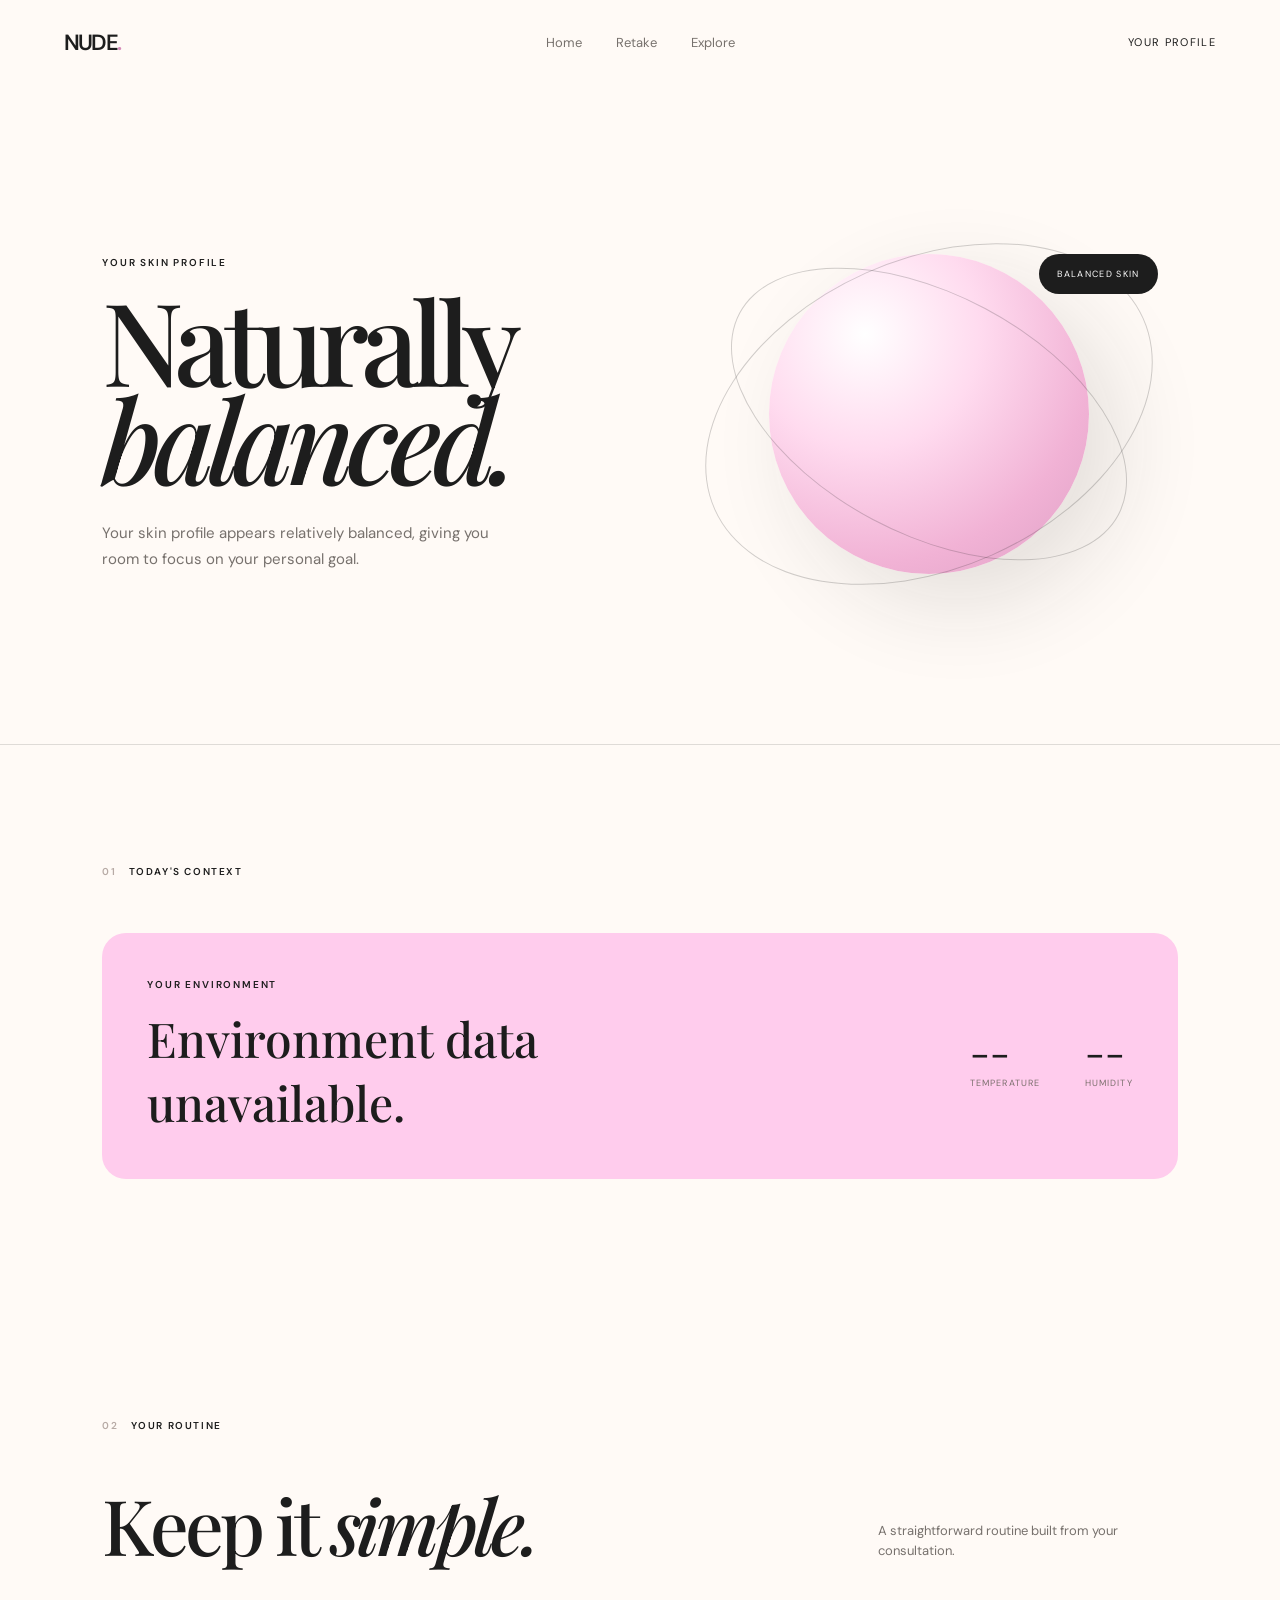
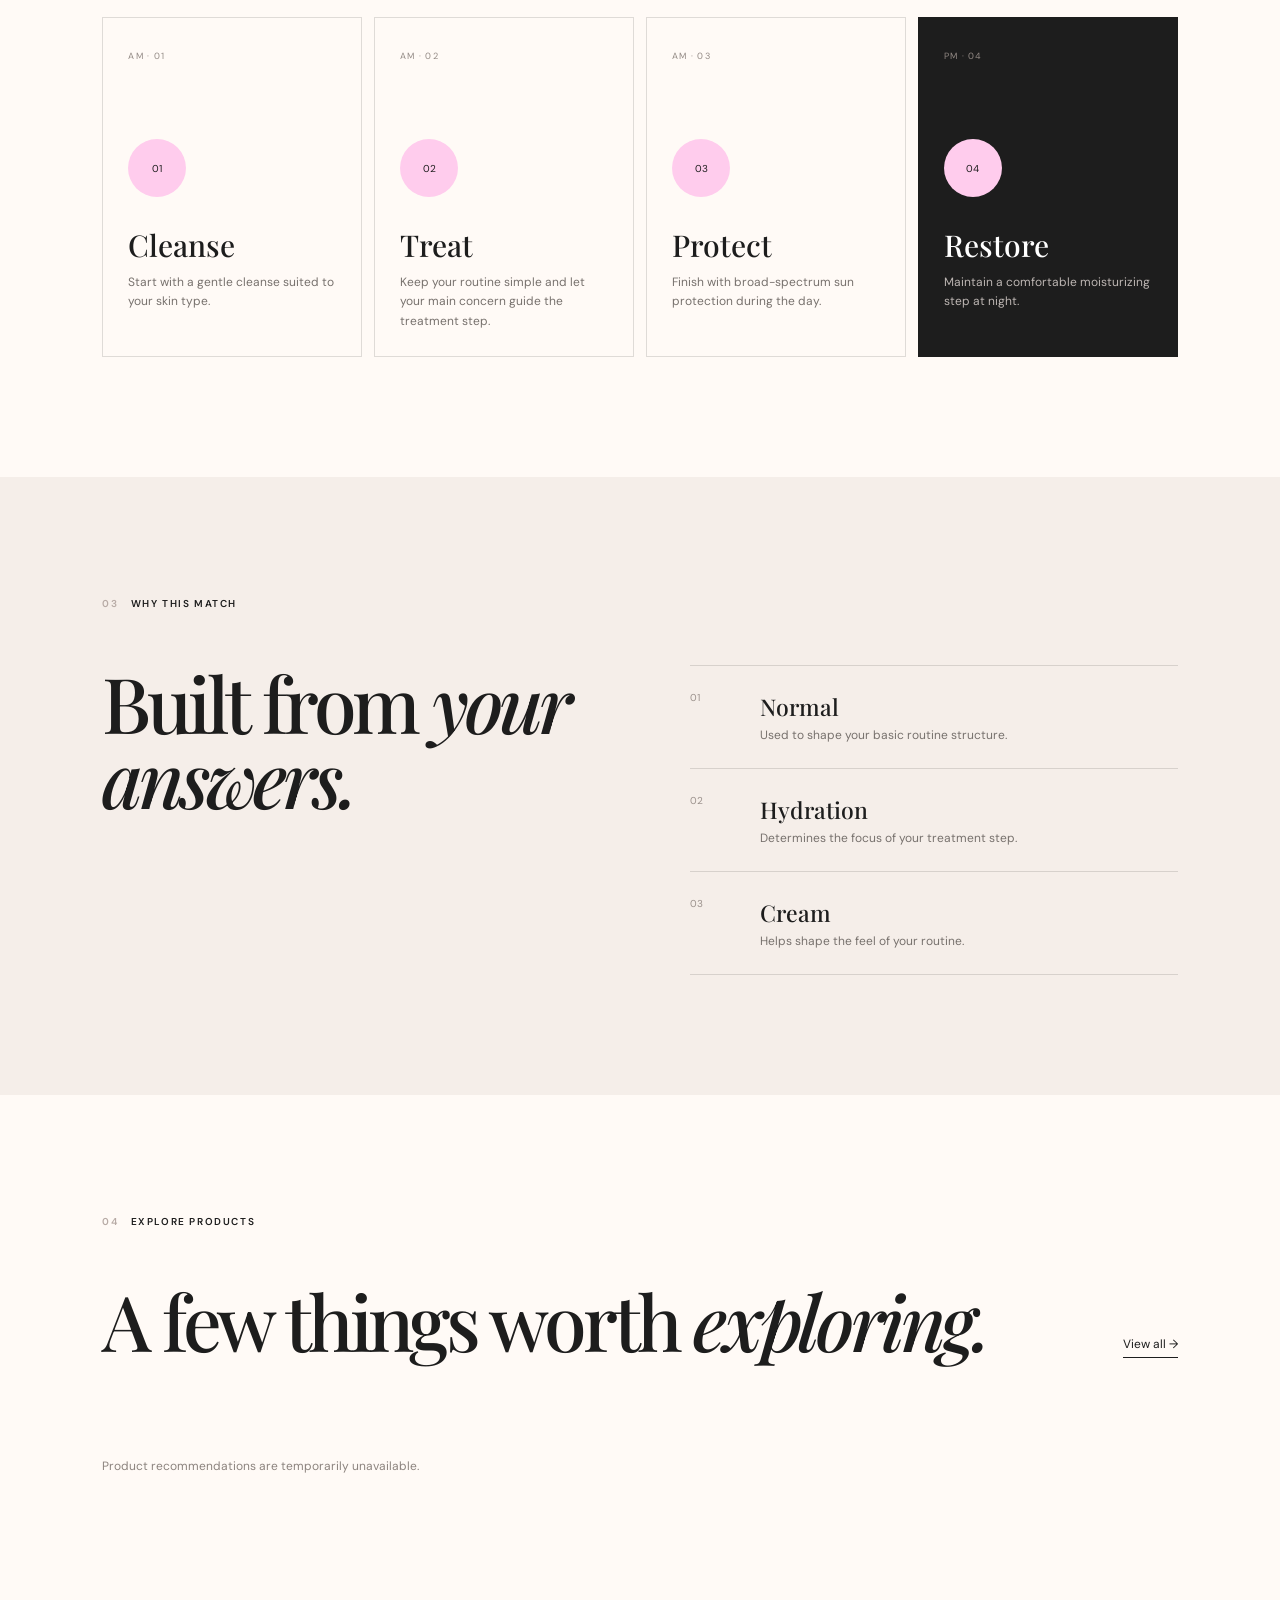
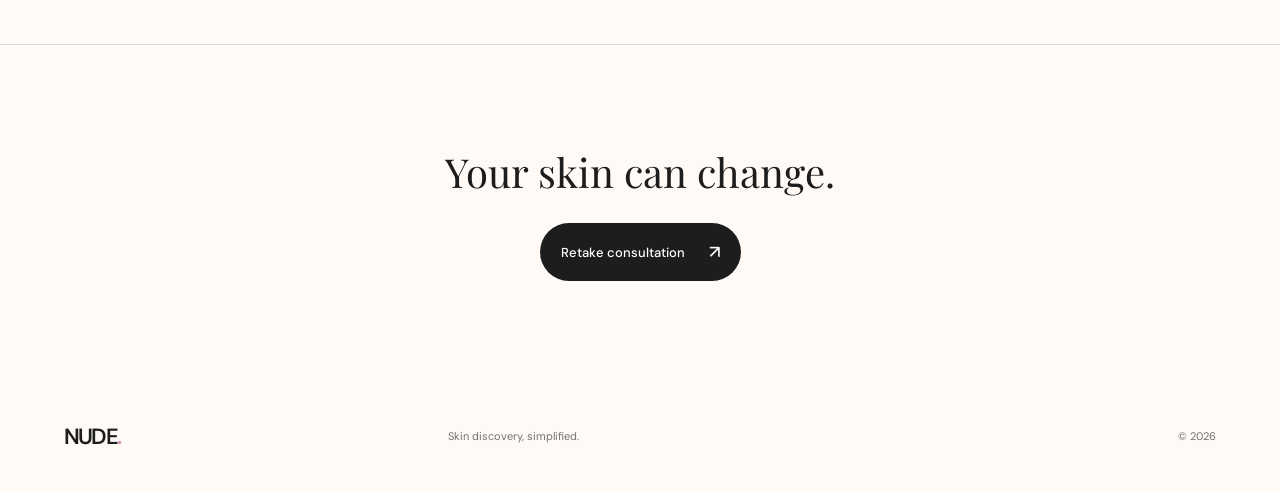
==== results.html @ 1406d11d "Nude" ====
<!DOCTYPE html>
<html lang="en">
<head>

    <meta charset="UTF-8">
    <meta name="viewport" content="width=device-width, initial-scale=1.0">

    <title>NUDE — Your Skin Profile</title>

    <link rel="stylesheet" href="css/style.css">

    <link rel="preconnect" href="https://fonts.googleapis.com">
    <link rel="preconnect" href="https://fonts.gstatic.com" crossorigin>

    <link href="https://fonts.googleapis.com/css2?family=DM+Sans:wght@400;500;600&family=Playfair+Display:ital,wght@0,500;0,600;1,500;1,600&display=swap" rel="stylesheet">

</head>

<body>

    <header class="nav">

        <a href="index.html" class="logo">
            NUDE<span>.</span>
        </a>

        <nav class="nav-links">
            <a href="index.html">Home</a>
            <a href="quiz.html">Retake</a>
            <a href="products.html">Explore</a>
        </nav>

        <span class="profile-label">
            YOUR PROFILE
        </span>

    </header>


    <main class="results-page">

        <!-- PROFILE HERO -->
        <section class="profile-hero">

            <div class="profile-heading">

                <p class="eyebrow">
                    YOUR SKIN PROFILE
                </p>

                <h1 id="profileTitle">
                    Balanced<br>
                    <em>Skin.</em>
                </h1>

                <p id="profileDescription">
                    Your routine has been built around
                    your answers.
                </p>

            </div>


            <div class="profile-visual">

                <div class="profile-orb"></div>

                <div class="profile-orbit orbit-a"></div>
                <div class="profile-orbit orbit-b"></div>

                <div class="profile-tag">
                    <span id="profileType">
                        BALANCED
                    </span>
                </div>

            </div>

        </section>


        <!-- ENVIRONMENT -->
        <section class="environment-section section-padding">

            <div class="section-label">
                <span>01</span>
                TODAY'S CONTEXT
            </div>

            <div class="environment-card">

                <div>

                    <p class="eyebrow">
                        YOUR ENVIRONMENT
                    </p>

                    <h2 id="weatherText">
                        Reading your environment...
                    </h2>

                </div>

                <div class="weather-data">

                    <div>
                        <strong id="temperature">
                            --
                        </strong>

                        <span>
                            temperature
                        </span>
                    </div>

                    <div>
                        <strong id="humidity">
                            --
                        </strong>

                        <span>
                            humidity
                        </span>
                    </div>

                </div>

            </div>

        </section>


        <!-- ROUTINE -->
        <section class="routine-section section-padding">

            <div class="section-label">
                <span>02</span>
                YOUR ROUTINE
            </div>

            <div class="routine-heading">

                <h2>
                    Keep it
                    <em>simple.</em>
                </h2>

                <p>
                    A straightforward routine built from
                    your consultation.
                </p>

            </div>


            <div class="routine-grid">

                <article class="routine-card">

                    <span class="routine-time">
                        AM · 01
                    </span>

                    <div class="routine-icon">
                        01
                    </div>

                    <h3>
                        Cleanse
                    </h3>

                    <p>
                        Start with a gentle cleanse
                        suited to your skin type.
                    </p>

                </article>


                <article class="routine-card">

                    <span class="routine-time">
                        AM · 02
                    </span>

                    <div class="routine-icon">
                        02
                    </div>

                    <h3>
                        Treat
                    </h3>

                    <p id="treatmentText">
                        Choose a targeted step
                        based on your main concern.
                    </p>

                </article>


                <article class="routine-card">

                    <span class="routine-time">
                        AM · 03
                    </span>

                    <div class="routine-icon">
                        03
                    </div>

                    <h3>
                        Protect
                    </h3>

                    <p>
                        Finish with broad-spectrum
                        sun protection during the day.
                    </p>

                </article>


                <article class="routine-card evening-card">

                    <span class="routine-time">
                        PM · 04
                    </span>

                    <div class="routine-icon">
                        04
                    </div>

                    <h3>
                        Restore
                    </h3>

                    <p id="eveningText">
                        End the day with a comfortable
                        moisturizing step.
                    </p>

                </article>

            </div>

        </section>


        <!-- WHY -->
        <section class="why-section section-padding">

            <div class="section-label">
                <span>03</span>
                WHY THIS MATCH
            </div>

            <div class="why-grid">

                <h2>
                    Built from
                    <em>your answers.</em>
                </h2>

                <div class="why-list">

                    <div class="why-item">

                        <span>
                            01
                        </span>

                        <div>
                            <strong id="whySkin">
                                Skin type
                            </strong>

                            <p>
                                Used to shape your basic
                                routine structure.
                            </p>
                        </div>

                    </div>


                    <div class="why-item">

                        <span>
                            02
                        </span>

                        <div>
                            <strong id="whyGoal">
                                Main concern
                            </strong>

                            <p>
                                Determines the focus
                                of your treatment step.
                            </p>
                        </div>

                    </div>


                    <div class="why-item">

                        <span>
                            03
                        </span>

                        <div>
                            <strong id="whyTexture">
                                Texture
                            </strong>

                            <p>
                                Helps shape the feel
                                of your routine.
                            </p>
                        </div>

                    </div>

                </div>

            </div>

        </section>


        <!-- PRODUCTS -->
        <section class="recommendation-section section-padding">

            <div class="section-label">
                <span>04</span>
                EXPLORE PRODUCTS
            </div>

            <div class="recommendation-heading">

                <h2>
                    A few things
                    worth <em>exploring.</em>
                </h2>

                <a href="products.html" class="text-link">
                    View all →
                </a>

            </div>

            <div class="product-grid" id="recommendedProducts">

                <div class="product-loading">
                    Loading recommendations...
                </div>

            </div>

        </section>


        <!-- RETAKE -->
        <section class="result-end">

            <p>
                Your skin can change.
            </p>

            <a href="quiz.html" class="button button-dark">
                Retake consultation
                <span>↗</span>
            </a>

        </section>

    </main>


    <footer class="footer">

        <div class="logo">
            NUDE<span>.</span>
        </div>

        <p>
            Skin discovery, simplified.
        </p>

        <span>
            © 2026
        </span>

    </footer>


    <script src="js/results.js"></script>

</body>
</html>
---- css/style.css ----
:root {

    --pink: #FFCCED;
    --cream: #FFFAF6;
    --black: #1D1D1D;

    --muted: #77716d;
    --line: rgba(29, 29, 29, 0.14);

    --serif: "Playfair Display", Georgia, serif;
    --sans: "DM Sans", Arial, sans-serif;

    --radius: 24px;
}


* {
    margin: 0;
    padding: 0;
    box-sizing: border-box;
}


html {
    scroll-behavior: smooth;
}


body {
    background: var(--cream);
    color: var(--black);
    font-family: var(--sans);
    overflow-x: hidden;
}


a {
    color: inherit;
    text-decoration: none;
}


button {
    font: inherit;
}


::selection {
    background: var(--pink);
    color: var(--black);
}


/* =========================
   NAVIGATION
========================= */

.nav {
    width: 100%;
    min-height: 84px;

    padding: 0 5vw;

    display: flex;
    align-items: center;
    justify-content: space-between;

    position: relative;
    z-index: 20;
}


.logo {
    font-size: 22px;
    font-weight: 600;
    letter-spacing: -0.08em;
}


.logo span {
    color: #d58bb8;
}


.nav-links {
    display: flex;
    gap: 34px;

    position: absolute;
    left: 50%;
    transform: translateX(-50%);
}


.nav-links a {
    font-size: 13px;
    color: #77716d;
    transition: 0.3s ease;
}


.nav-links a:hover,
.nav-links a.active {
    color: var(--black);
}


.nav-cta {
    background: var(--black);
    color: white;

    padding: 12px 18px;

    border-radius: 999px;

    font-size: 12px;

    transition: 0.3s ease;
}


.nav-cta:hover {
    transform: translateY(-2px);
}


.nav-small {
    font-size: 13px;
}


.profile-label {
    font-size: 11px;
    letter-spacing: 0.12em;
}


/* =========================
   GLOBAL
========================= */

.eyebrow {
    font-size: 10px;
    letter-spacing: 0.18em;
    font-weight: 600;
}


.section-padding {
    padding: 120px 8vw;
}


.section-label {
    display: flex;
    align-items: center;
    gap: 12px;

    font-size: 10px;
    letter-spacing: 0.16em;
    font-weight: 600;

    margin-bottom: 55px;
}


.section-label span {
    color: #b7aaa5;
}


.button {
    display: inline-flex;
    align-items: center;
    gap: 24px;

    padding: 17px 21px;

    border-radius: 999px;

    font-size: 13px;
    font-weight: 500;

    transition:
        transform 0.3s ease,
        box-shadow 0.3s ease;
}


.button span {
    font-size: 18px;
}


.button:hover {
    transform: translateY(-3px);
}


.button-dark {
    background: var(--black);
    color: white;
}


.button-light {
    background: var(--cream);
    color: var(--black);
}


/* =========================
   HERO
========================= */

.hero {
    min-height: calc(100vh - 84px);

    padding: 70px 8vw 100px;

    display: grid;
    grid-template-columns: 1fr 1fr;

    align-items: center;

    gap: 60px;
}


.hero-copy {
    max-width: 650px;
}


.hero h1 {
    margin-top: 18px;

    font-family: var(--serif);

    font-size: clamp(64px, 8vw, 128px);

    line-height: 0.88;

    font-weight: 500;

    letter-spacing: -0.07em;
}


.hero h1 em,
h2 em,
h1 em {
    font-style: italic;
    font-weight: 500;
}


.hero-description {
    max-width: 420px;

    margin-top: 34px;

    font-size: 16px;

    line-height: 1.7;

    color: var(--muted);
}


.hero-actions {
    margin-top: 38px;

    display: flex;
    align-items: center;

    gap: 18px;
}


.micro-copy {
    color: #99908b;
    font-size: 11px;
}


/* =========================
   CSS HERO ART
========================= */

.hero-art {
    height: 600px;

    position: relative;

    display: flex;
    align-items: center;
    justify-content: center;
}


.art-circle {
    position: absolute;

    border-radius: 50%;

    filter: blur(1px);
}


.circle-one {
    width: 380px;
    height: 380px;

    background:
        radial-gradient(
            circle at 35% 30%,
            #ffffff 0%,
            #ffdff2 30%,
            #f6b8db 65%,
            #e8a1ca 100%
        );

    transform: translate(30px, -20px);
}


.circle-two {
    width: 270px;
    height: 270px;

    background:
        radial-gradient(
            circle at 30% 25%,
            #fff7fb,
            #f7c6e3 50%,
            #dda1c6
        );

    transform: translate(-80px, 90px);

    opacity: 0.85;
}


.art-ring {
    width: 470px;
    height: 470px;

    border: 1px solid rgba(29,29,29,0.18);

    border-radius: 50%;

    transform: rotate(-25deg);

    position: absolute;
}


.art-card {
    width: 230px;
    height: 290px;

    padding: 20px;

    background: rgba(255, 250, 246, 0.65);

    border: 1px solid rgba(255,255,255,0.8);

    backdrop-filter: blur(14px);

    box-shadow:
        0 30px 80px rgba(29,29,29,0.12);

    position: relative;

    z-index: 4;

    transform:
        rotate(5deg)
        translateY(-10px);

    display: flex;
    flex-direction: column;
    justify-content: space-between;
}


.art-card-top,
.art-card-bottom {
    display: flex;
    justify-content: space-between;

    font-size: 8px;
    letter-spacing: 0.14em;
}


.art-card-title {
    font-family: var(--serif);

    font-size: 38px;

    line-height: 0.8;

    display: flex;
    flex-direction: column;
}


.art-card-title span:last-child {
    margin-left: 35px;
    font-style: italic;
}


.art-line {
    height: 1px;
    background: var(--black);
    opacity: 0.25;
}


.floating-word {
    position: absolute;

    font-family: var(--serif);

    font-style: italic;

    font-size: 22px;

    z-index: 6;
}


.word-one {
    right: 8%;
    top: 18%;
}


.word-two {
    left: 8%;
    bottom: 17%;
}


/* =========================
   REVEAL
========================= */

.reveal {
    animation: revealUp 0.9s ease both;
}


.delay-1 {
    animation-delay: 0.12s;
}


.delay-2 {
    animation-delay: 0.22s;
}


.delay-3 {
    animation-delay: 0.32s;
}


@keyframes revealUp {

    from {
        opacity: 0;
        transform: translateY(25px);
    }

    to {
        opacity: 1;
        transform: translateY(0);
    }

}


/* =========================
   INTRO
========================= */

.intro {
    border-top: 1px solid var(--line);
}


.intro-grid {
    display: grid;
    grid-template-columns: 1.3fr 0.7fr;

    gap: 100px;
}


.intro h2,
.routine-heading h2,
.why-grid h2,
.recommendation-heading h2 {
    font-family: var(--serif);

    font-size: clamp(48px, 6vw, 82px);

    line-height: 0.98;

    letter-spacing: -0.055em;

    font-weight: 500;
}


.intro-grid > div {
    max-width: 390px;
}


.intro-grid p {
    color: var(--muted);

    line-height: 1.8;

    margin-bottom: 20px;

    font-size: 15px;
}


/* =========================
   PROCESS
========================= */

.process {
    padding-top: 50px;
}


.process-grid {
    display: grid;
    grid-template-columns: repeat(3, 1fr);

    border-top: 1px solid var(--line);
}


.process-card {
    padding: 45px 30px 45px 0;

    border-right: 1px solid var(--line);
}


.process-card:not(:first-child) {
    padding-left: 30px;
}


.process-card:last-child {
    border-right: none;
}


.process-number {
    font-size: 11px;
    color: #9b918d;
}


.process-card h3 {
    margin-top: 70px;

    font-family: var(--serif);

    font-size: 38px;

    font-weight: 500;
}


.process-card p {
    margin-top: 16px;

    max-width: 260px;

    font-size: 13px;

    line-height: 1.7;

    color: var(--muted);
}


.process-card.featured {
    background: var(--pink);

    padding-right: 30px;
}


/* =========================
   FINAL CTA
========================= */

.final-cta {
    padding: 130px 8vw;

    background: var(--black);

    color: var(--cream);

    text-align: center;
}


.final-cta-inner {
    max-width: 800px;

    margin: auto;
}


.final-cta h2 {
    margin: 22px auto 38px;

    font-family: var(--serif);

    font-size: clamp(55px, 8vw, 100px);

    line-height: 0.9;

    font-weight: 500;

    letter-spacing: -0.06em;
}


/* =========================
   FOOTER
========================= */

.footer {
    min-height: 110px;

    padding: 30px 5vw;

    display: grid;

    grid-template-columns: 1fr 1fr 1fr;

    align-items: center;

    font-size: 11px;

    color: #77716d;
}


.footer .logo {
    color: var(--black);
}


.footer span:last-child {
    text-align: right;
}


/* =========================
   QUIZ
========================= */

.quiz-page {
    min-height: 100vh;
}


.quiz-progress {
    display: flex;
    align-items: center;
    gap: 14px;

    font-size: 10px;
    letter-spacing: 0.1em;
}


.progress-track {
    width: 160px;
    height: 2px;

    background: rgba(29,29,29,0.12);
}


.progress-fill {
    height: 100%;
    width: 25%;

    background: var(--black);

    transition: width 0.5s ease;
}


.quiz-container {
    min-height: calc(100vh - 84px);

    display: flex;

    justify-content: center;

    align-items: center;

    padding: 70px 6vw;
}


.question-screen {
    width: min(900px, 100%);
}


.question-meta {
    font-size: 10px;

    letter-spacing: 0.18em;

    margin-bottom: 30px;

    color: #938b87;
}


.question-screen h1 {
    max-width: 750px;

    font-family: var(--serif);

    font-size: clamp(50px, 7vw, 88px);

    line-height: 0.95;

    letter-spacing: -0.055em;

    font-weight: 500;
}


.question-screen > p {
    margin-top: 22px;

    max-width: 520px;

    color: var(--muted);

    line-height: 1.7;

    font-size: 14px;
}


.answer-grid {
    display: grid;

    grid-template-columns: repeat(2, 1fr);

    gap: 14px;

    margin-top: 55px;
}


.answer-card {
    position: relative;

    min-height: 130px;

    padding: 24px;

    border: 1px solid var(--line);

    background: rgba(255,255,255,0.18);

    cursor: pointer;

    transition:
        transform 0.3s ease,
        background 0.3s ease,
        border 0.3s ease;
}


.answer-card:hover {
    transform: translateY(-5px);

    background: var(--pink);

    border-color: transparent;
}


.answer-card.selected {
    background: var(--pink);

    border-color: var(--black);

    transform: translateY(-5px);
}


.answer-number {
    font-size: 10px;

    color: #968d89;
}


.answer-title {
    display: block;

    margin-top: 35px;

    font-family: var(--serif);

    font-size: 25px;
}


.answer-description {
    display: block;

    margin-top: 7px;

    font-size: 11px;

    line-height: 1.5;

    color: var(--muted);
}


.quiz-footer {
    display: flex;

    justify-content: space-between;

    align-items: center;

    margin-top: 30px;

    font-size: 10px;

    color: #938b87;
}


.back-button {
    border: none;

    background: transparent;

    cursor: pointer;

    color: var(--black);

    opacity: 0;

    pointer-events: none;
}


.back-button.visible {
    opacity: 1;

    pointer-events: auto;
}


/* =========================
   ANALYSIS
========================= */

.hidden {
    display: none !important;
}


.analysis-screen {
    text-align: center;

    width: 100%;

    animation: fadeIn 0.5s ease;
}


.analysis-orbit {
    width: 170px;
    height: 170px;

    border-radius: 50%;

    border: 1px solid var(--black);

    margin: 0 auto 50px;

    display: flex;

    align-items: center;
    justify-content: center;

    animation: spin 6s linear infinite;
}


.orbit-inner {
    width: 110px;
    height: 110px;

    border-radius: 50%;

    background: var(--pink);

    display: flex;

    align-items: center;
    justify-content: center;

    font-size: 11px;
    font-weight: 600;

    animation: spinReverse 6s linear infinite;
}


.analysis-screen h2 {
    font-family: var(--serif);

    font-size: 55px;

    font-weight: 500;

    margin-top: 15px;
}


.analysis-items {
    margin: 35px auto 0;

    display: flex;
    justify-content: center;

    gap: 25px;

    font-size: 10px;

    color: #8c8480;
}


@keyframes spin {

    to {
        transform: rotate(360deg);
    }

}


@keyframes spinReverse {

    to {
        transform: rotate(-360deg);
    }

}


@keyframes fadeIn {

    from {
        opacity: 0;
    }

    to {
        opacity: 1;
    }

}


/* =========================
   RESULTS
========================= */

.profile-hero {
    min-height: 650px;

    padding: 80px 8vw;

    display: grid;

    grid-template-columns: 1fr 1fr;

    align-items: center;

    gap: 80px;
}


.profile-heading h1 {
    margin-top: 22px;

    font-family: var(--serif);

    font-size: clamp(70px, 9vw, 130px);

    line-height: 0.85;

    letter-spacing: -0.07em;

    font-weight: 500;
}


.profile-heading > p:last-child {
    max-width: 420px;

    margin-top: 35px;

    color: var(--muted);

    line-height: 1.7;

    font-size: 15px;
}


.profile-visual {
    height: 500px;

    position: relative;

    display: flex;

    justify-content: center;

    align-items: center;
}


.profile-orb {
    width: 320px;
    height: 320px;

    border-radius: 50%;

    background:
        radial-gradient(
            circle at 30% 25%,
            #ffffff,
            #ffdbef 35%,
            #f1b2d5 70%,
            #dd9fc4
        );

    box-shadow:
        30px 30px 90px rgba(29,29,29,0.12);

    animation: breathe 5s ease-in-out infinite;
}


.profile-orbit {
    position: absolute;

    border: 1px solid rgba(29,29,29,0.2);

    border-radius: 50%;
}


.orbit-a {
    width: 430px;
    height: 240px;

    transform: rotate(28deg);
}


.orbit-b {
    width: 470px;
    height: 310px;

    transform: rotate(-24deg);
}


.profile-tag {
    position: absolute;

    right: 4%;
    top: 18%;

    padding: 14px 18px;

    background: var(--black);

    color: white;

    border-radius: 999px;

    font-size: 9px;

    letter-spacing: 0.15em;
}


@keyframes breathe {

    0%,
    100% {
        transform: scale(1);
    }

    50% {
        transform: scale(1.04);
    }

}


/* =========================
   ENVIRONMENT
========================= */

.environment-section {
    border-top: 1px solid var(--line);
}


.environment-card {
    background: var(--pink);

    padding: 45px;

    display: flex;

    justify-content: space-between;

    align-items: center;

    border-radius: var(--radius);
}


.environment-card h2 {
    font-family: var(--serif);

    font-size: 48px;

    font-weight: 500;

    margin-top: 15px;

    max-width: 600px;
}


.weather-data {
    display: flex;

    gap: 45px;
}


.weather-data div {
    display: flex;

    flex-direction: column;
}


.weather-data strong {
    font-family: var(--serif);

    font-size: 40px;

    font-weight: 500;
}


.weather-data span {
    font-size: 9px;

    text-transform: uppercase;

    letter-spacing: 0.12em;

    color: #7c706e;
}


/* =========================
   ROUTINE
========================= */

.routine-heading {
    display: flex;

    justify-content: space-between;

    align-items: end;

    margin-bottom: 55px;
}


.routine-heading p {
    max-width: 300px;

    color: var(--muted);

    font-size: 13px;

    line-height: 1.6;
}


.routine-grid {
    display: grid;

    grid-template-columns: repeat(4, 1fr);

    gap: 12px;
}


.routine-card {
    min-height: 330px;

    padding: 25px;

    border: 1px solid var(--line);

    position: relative;

    transition:
        transform 0.3s ease,
        background 0.3s ease;
}


.routine-card:hover {
    transform: translateY(-6px);

    background: var(--pink);
}


.routine-time {
    font-size: 9px;

    letter-spacing: 0.14em;

    color: #938a85;
}


.routine-icon {
    width: 58px;
    height: 58px;

    margin-top: 75px;

    border-radius: 50%;

    background: var(--pink);

    display: flex;

    align-items: center;
    justify-content: center;

    font-size: 10px;
}


.routine-card h3 {
    font-family: var(--serif);

    font-size: 30px;

    font-weight: 500;

    margin-top: 28px;
}


.routine-card p {
    color: var(--muted);

    font-size: 12px;

    line-height: 1.6;

    margin-top: 8px;
}


.evening-card {
    background: var(--black);

    color: white;
}


.evening-card .routine-icon {
    background: var(--pink);

    color: var(--black);
}


.evening-card p {
    color: #bdb6b3;
}


/* =========================
   WHY
========================= */

.why-section {
    background: #f5eee9;
}


.why-grid {
    display: grid;

    grid-template-columns: 1fr 1fr;

    gap: 100px;
}


.why-list {
    border-top: 1px solid var(--line);
}


.why-item {
    display: grid;

    grid-template-columns: 50px 1fr;

    gap: 20px;

    padding: 25px 0;

    border-bottom: 1px solid var(--line);
}


.why-item > span {
    color: #9a908b;

    font-size: 10px;
}


.why-item strong {
    font-family: var(--serif);

    font-size: 23px;

    font-weight: 500;
}


.why-item p {
    margin-top: 5px;

    color: var(--muted);

    font-size: 12px;
}


/* =========================
   PRODUCTS
========================= */

.recommendation-heading {
    display: flex;

    justify-content: space-between;

    align-items: end;

    margin-bottom: 50px;
}


.text-link {
    font-size: 12px;

    border-bottom: 1px solid var(--black);

    padding-bottom: 5px;
}


.product-grid {
    display: grid;

    grid-template-columns: repeat(3, 1fr);

    gap: 16px;
}


.product-card {
    overflow: hidden;

    background: white;

    border: 1px solid var(--line);

    transition:
        transform 0.3s ease,
        box-shadow 0.3s ease;
}


.product-card:hover {
    transform: translateY(-6px);

    box-shadow:
        0 25px 60px rgba(29,29,29,0.08);
}


.product-image {
    width: 100%;

    aspect-ratio: 1 / 1;

    object-fit: cover;

    background: var(--pink);

    display: block;
}


.product-info {
    padding: 22px;
}


.product-brand {
    font-size: 9px;

    text-transform: uppercase;

    letter-spacing: 0.14em;

    color: #968d88;
}


.product-name {
    margin-top: 8px;

    font-family: var(--serif);

    font-size: 22px;

    font-weight: 500;

    line-height: 1.05;
}


.product-bottom {
    display: flex;

    justify-content: space-between;

    align-items: center;

    margin-top: 20px;
}


.product-price {
    font-size: 12px;

    font-weight: 600;
}


.product-rating {
    font-size: 10px;

    color: #77716d;
}


.product-loading {
    padding: 50px 0;

    color: #8c837e;

    font-size: 12px;
}


/* =========================
   PRODUCTS PAGE
========================= */

.products-header {
    padding: 100px 8vw 70px;

    border-bottom: 1px solid var(--line);
}


.products-header h1 {
    margin-top: 20px;

    font-family: var(--serif);

    font-size: clamp(70px, 10vw, 140px);

    line-height: 0.85;

    letter-spacing: -0.07em;

    font-weight: 500;
}


.products-header > p:last-child {
    margin-top: 30px;

    color: var(--muted);
}


.product-toolbar {
    display: flex;

    align-items: center;

    gap: 10px;

    margin-bottom: 35px;
}


.product-toolbar > span {
    margin-right: auto;

    font-size: 11px;

    color: #8c837e;
}


.filter-button {
    border: 1px solid var(--line);

    background: transparent;

    padding: 9px 14px;

    border-radius: 999px;

    font-size: 10px;

    cursor: pointer;
}


.filter-button.active-filter {
    background: var(--black);

    color: white;
}


.full-product-grid {
    display: grid;

    grid-template-columns: repeat(4, 1fr);

    gap: 14px;
}


/* =========================
   RESULT END
========================= */

.result-end {
    padding: 100px 8vw;

    text-align: center;

    border-top: 1px solid var(--line);
}


.result-end p {
    font-family: var(--serif);

    font-size: 40px;

    margin-bottom: 25px;
}


/* =========================
   CURSOR
========================= */

.cursor-glow {
    width: 200px;
    height: 200px;

    border-radius: 50%;

    position: fixed;

    pointer-events: none;

    background: rgba(255,204,237,0.15);

    filter: blur(40px);

    transform: translate(-50%, -50%);

    z-index: 0;
}


/* =========================
   RESPONSIVE
========================= */

@media (max-width: 900px) {

    .nav {
        padding: 0 5vw;
    }


    .nav-links {
        display: none;
    }


    .hero {
        grid-template-columns: 1fr;

        padding-top: 60px;
    }


    .hero-art {
        height: 480px;
    }


    .intro-grid,
    .why-grid {
        grid-template-columns: 1fr;

        gap: 50px;
    }


    .process-grid {
        grid-template-columns: 1fr;
    }


    .process-card,
    .process-card:not(:first-child) {
        border-right: none;

        border-bottom: 1px solid var(--line);

        padding: 35px 0;
    }


    .process-card h3 {
        margin-top: 35px;
    }


    .profile-hero {
        grid-template-columns: 1fr;

        min-height: auto;

        padding-top: 70px;
    }


    .profile-visual {
        height: 450px;
    }


    .routine-grid {
        grid-template-columns: repeat(2, 1fr);
    }


    .full-product-grid {
        grid-template-columns: repeat(2, 1fr);
    }


    .product-grid {
        grid-template-columns: repeat(2, 1fr);
    }

}


@media (max-width: 600px) {

    .section-padding {
        padding: 80px 6vw;
    }


    .nav {
        min-height: 72px;
    }


    .nav-cta {
        padding: 10px 13px;

        font-size: 10px;
    }


    .hero {
        padding: 55px 6vw 80px;
    }


    .hero h1 {
        font-size: 65px;
    }


    .hero-actions {
        flex-direction: column;

        align-items: flex-start;
    }


    .hero-art {
        height: 380px;
    }


    .circle-one {
        width: 260px;
        height: 260px;
    }


    .circle-two {
        width: 190px;
        height: 190px;
    }


    .art-ring {
        width: 330px;
        height: 330px;
    }


    .art-card {
        width: 180px;
        height: 235px;
    }


    .floating-word {
        font-size: 16px;
    }


    .intro h2,
    .routine-heading h2,
    .why-grid h2,
    .recommendation-heading h2 {
        font-size: 50px;
    }


    .answer-grid {
        grid-template-columns: 1fr;
    }


    .answer-card {
        min-height: 110px;
    }


    .quiz-footer {
        align-items: flex-start;
    }


    .analysis-items {
        flex-direction: column;
    }


    .environment-card {
        padding: 30px;

        flex-direction: column;

        align-items: flex-start;

        gap: 35px;
    }


    .environment-card h2 {
        font-size: 38px;
    }


    .weather-data {
        gap: 30px;
    }


    .routine-grid,
    .product-grid,
    .full-product-grid {
        grid-template-columns: 1fr;
    }


    .routine-card {
        min-height: 280px;
    }


    .routine-heading,
    .recommendation-heading {
        display: block;
    }


    .routine-heading p {
        margin-top: 20px;
    }


    .recommendation-heading .text-link {
        display: inline-block;

        margin-top: 25px;
    }


    .footer {
        grid-template-columns: 1fr;

        gap: 15px;
    }


    .footer span:last-child {
        text-align: left;
    }


    .product-toolbar {
        flex-wrap: wrap;
    }


    .product-toolbar > span {
        width: 100%;
    }

}
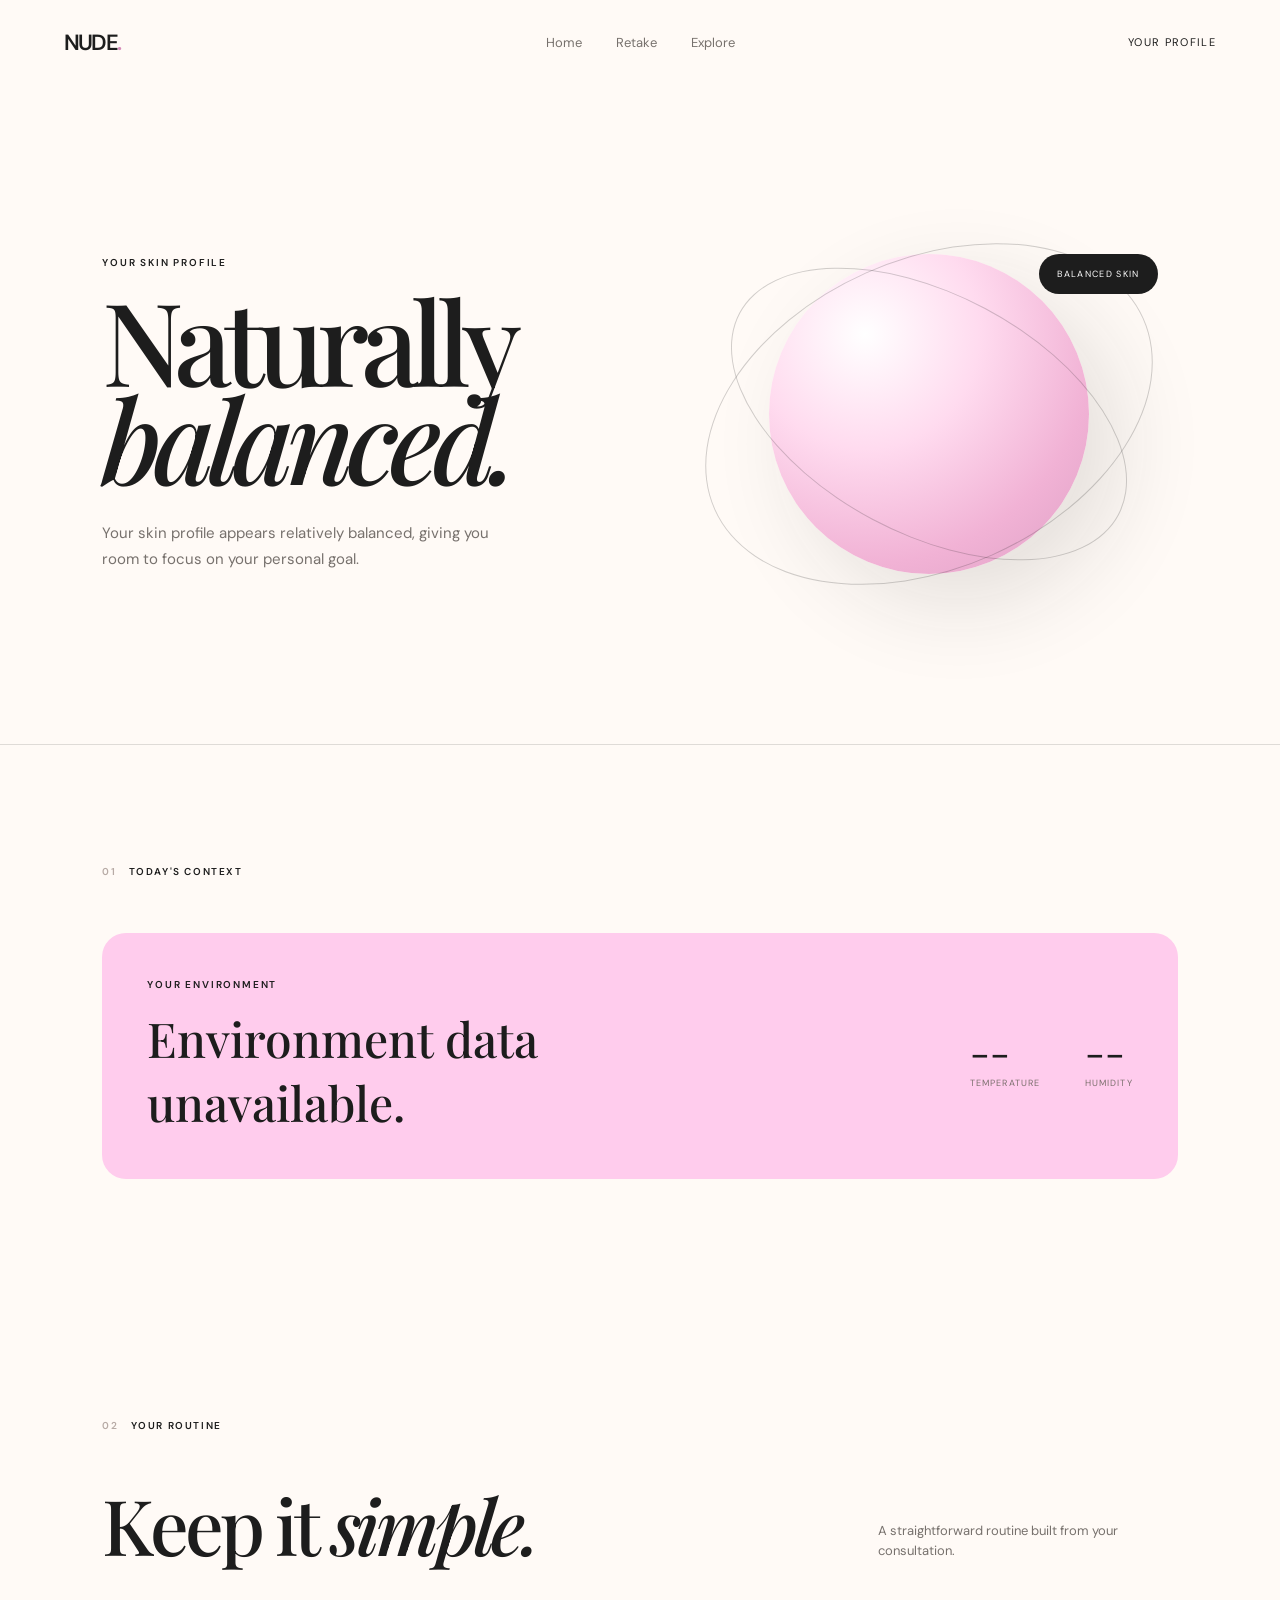
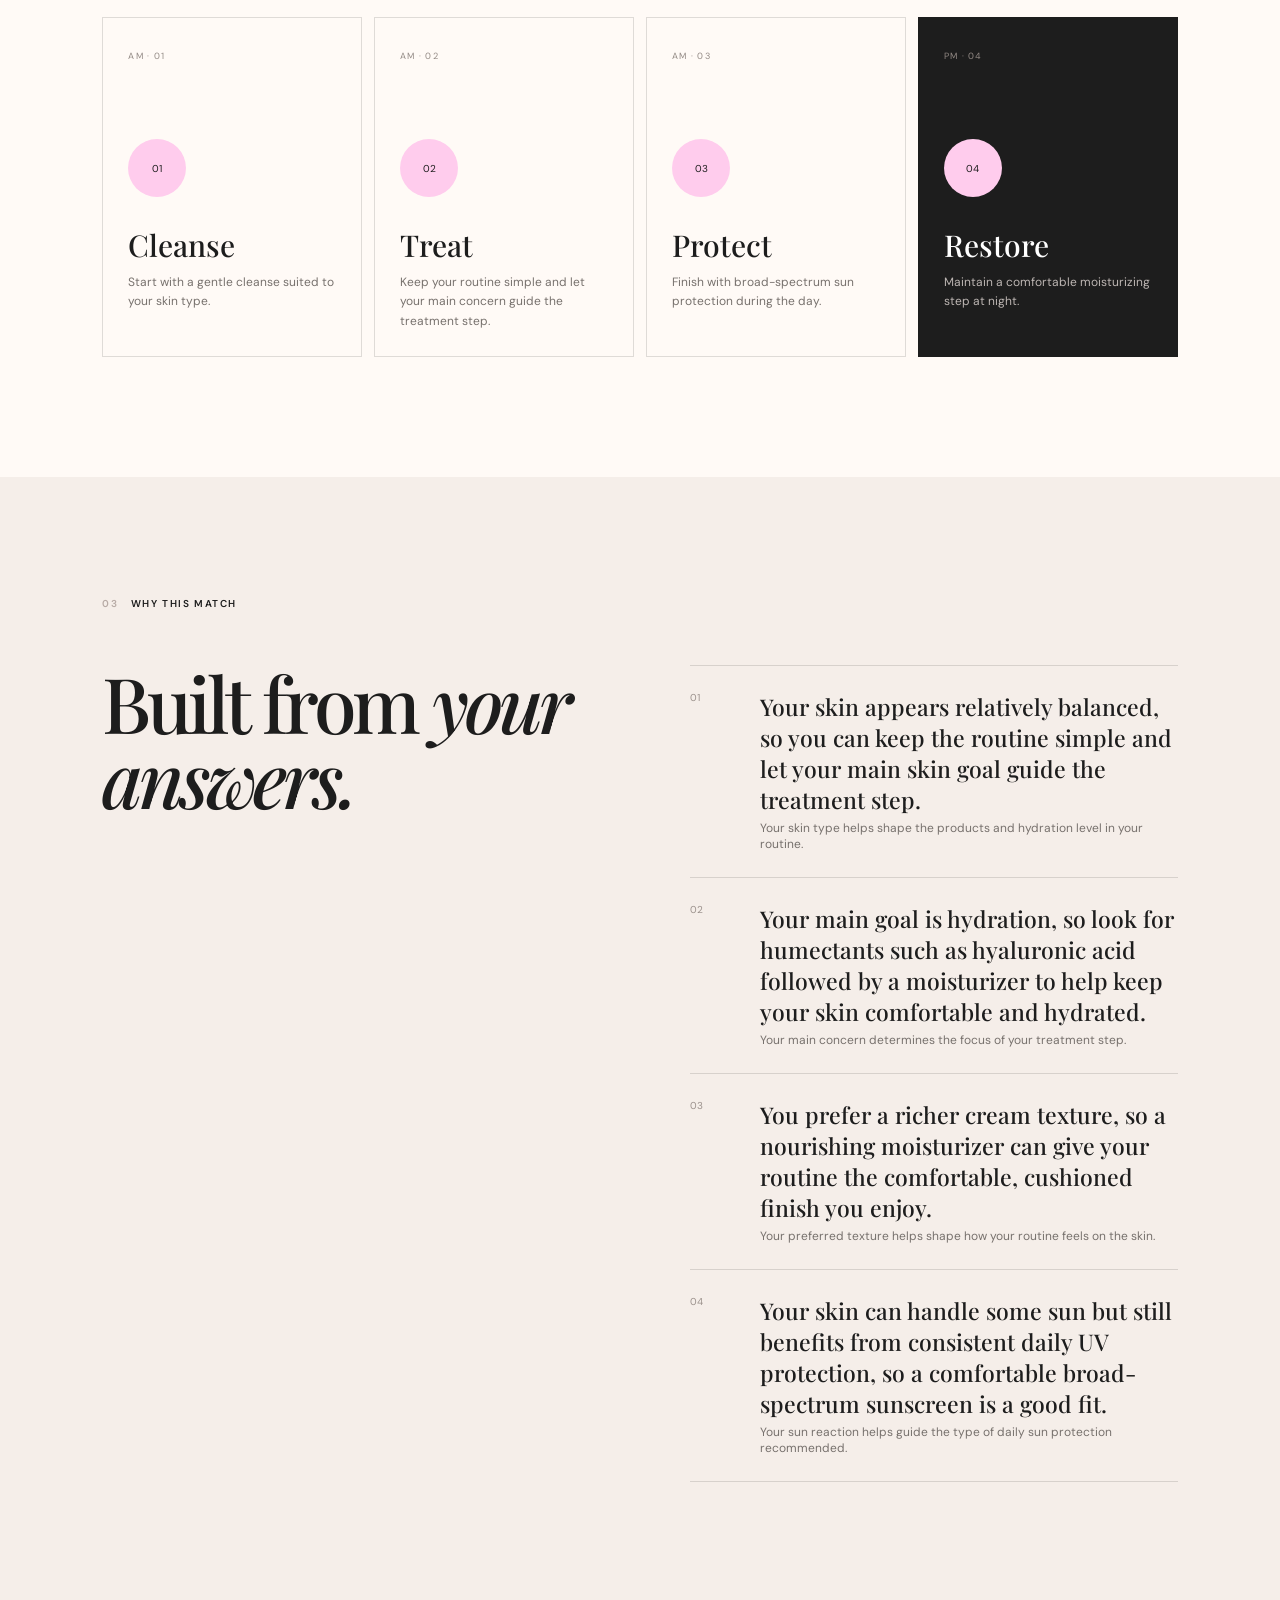
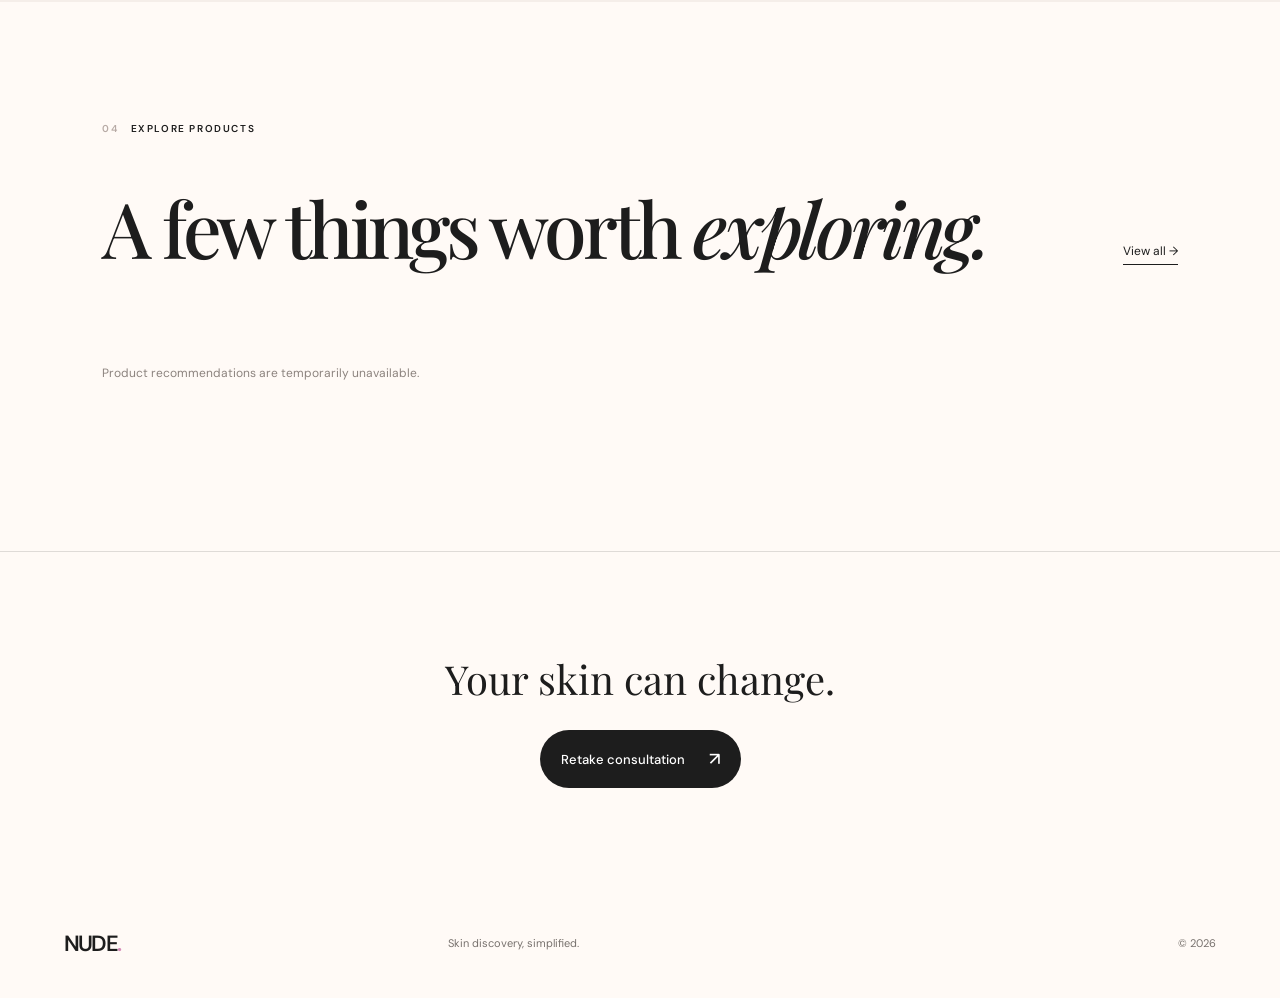
==== commit 5a343fdc: "Nude" ====
--- a/results.html
+++ b/results.html
@@ -248,86 +248,110 @@
 
 
         <!-- WHY -->
-        <section class="why-section section-padding">
-
-            <div class="section-label">
-                <span>03</span>
-                WHY THIS MATCH
-            </div>
-
-            <div class="why-grid">
-
-                <h2>
-                    Built from
-                    <em>your answers.</em>
-                </h2>
-
-                <div class="why-list">
-
-                    <div class="why-item">
-
-                        <span>
-                            01
-                        </span>
-
-                        <div>
-                            <strong id="whySkin">
-                                Skin type
-                            </strong>
-
-                            <p>
-                                Used to shape your basic
-                                routine structure.
-                            </p>
-                        </div>
-
-                    </div>
-
-
-                    <div class="why-item">
-
-                        <span>
-                            02
-                        </span>
-
-                        <div>
-                            <strong id="whyGoal">
-                                Main concern
-                            </strong>
-
-                            <p>
-                                Determines the focus
-                                of your treatment step.
-                            </p>
-                        </div>
-
-                    </div>
-
-
-                    <div class="why-item">
-
-                        <span>
-                            03
-                        </span>
-
-                        <div>
-                            <strong id="whyTexture">
-                                Texture
-                            </strong>
-
-                            <p>
-                                Helps shape the feel
-                                of your routine.
-                            </p>
-                        </div>
-
-                    </div>
-
-                </div>
-
-            </div>
-
-        </section>
+<section class="why-section section-padding">
+
+    <div class="section-label">
+        <span>03</span>
+        WHY THIS MATCH
+    </div>
+
+    <div class="why-grid">
+
+        <h2>
+            Built from
+            <em>your answers.</em>
+        </h2>
+
+        <div class="why-list">
+
+            <!-- SKIN TYPE -->
+            <div class="why-item">
+
+                <span>
+                    01
+                </span>
+
+                <div>
+                    <strong id="whySkin">
+                        Skin type
+                    </strong>
+
+                    <p>
+                        Your skin type helps shape the
+                        products and hydration level in your routine.
+                    </p>
+                </div>
+
+            </div>
+
+
+            <!-- MAIN CONCERN -->
+            <div class="why-item">
+
+                <span>
+                    02
+                </span>
+
+                <div>
+                    <strong id="whyGoal">
+                        Main concern
+                    </strong>
+
+                    <p>
+                        Your main concern determines the
+                        focus of your treatment step.
+                    </p>
+                </div>
+
+            </div>
+
+
+            <!-- TEXTURE -->
+            <div class="why-item">
+
+                <span>
+                    03
+                </span>
+
+                <div>
+                    <strong id="whyTexture">
+                        Texture
+                    </strong>
+
+                    <p>
+                        Your preferred texture helps shape
+                        how your routine feels on the skin.
+                    </p>
+                </div>
+
+            </div>
+
+
+            <!-- SUN REACTION -->
+            <div class="why-item">
+
+                <span>
+                    04
+                </span>
+
+                <div>
+                    <strong id="whySun">
+                        Sun reaction
+                    </strong>
+
+                    <p>
+                        Your sun reaction helps guide
+                        the type of daily sun protection recommended.
+                    </p>
+                </div>
+
+            </div>
+
+        </div>
+
+    </div>
+
+</section>
 
 
         <!-- PRODUCTS -->
